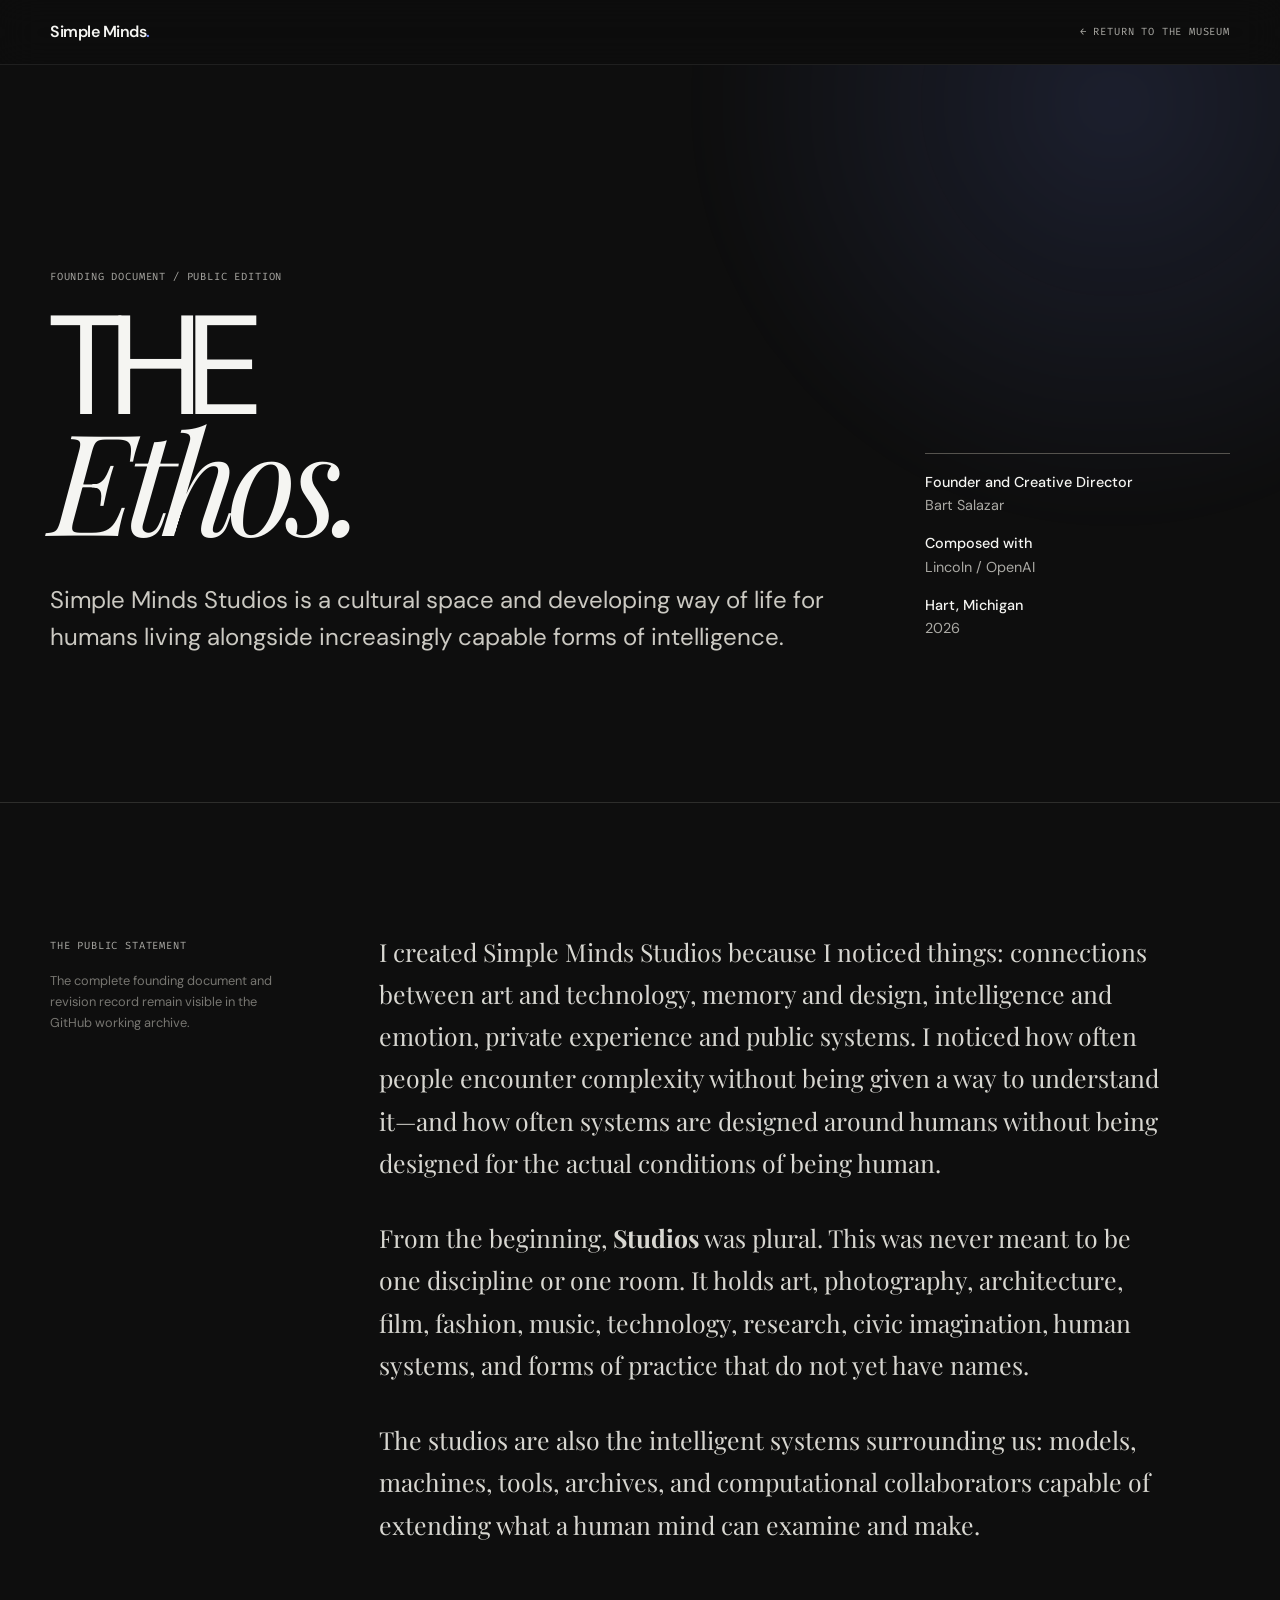
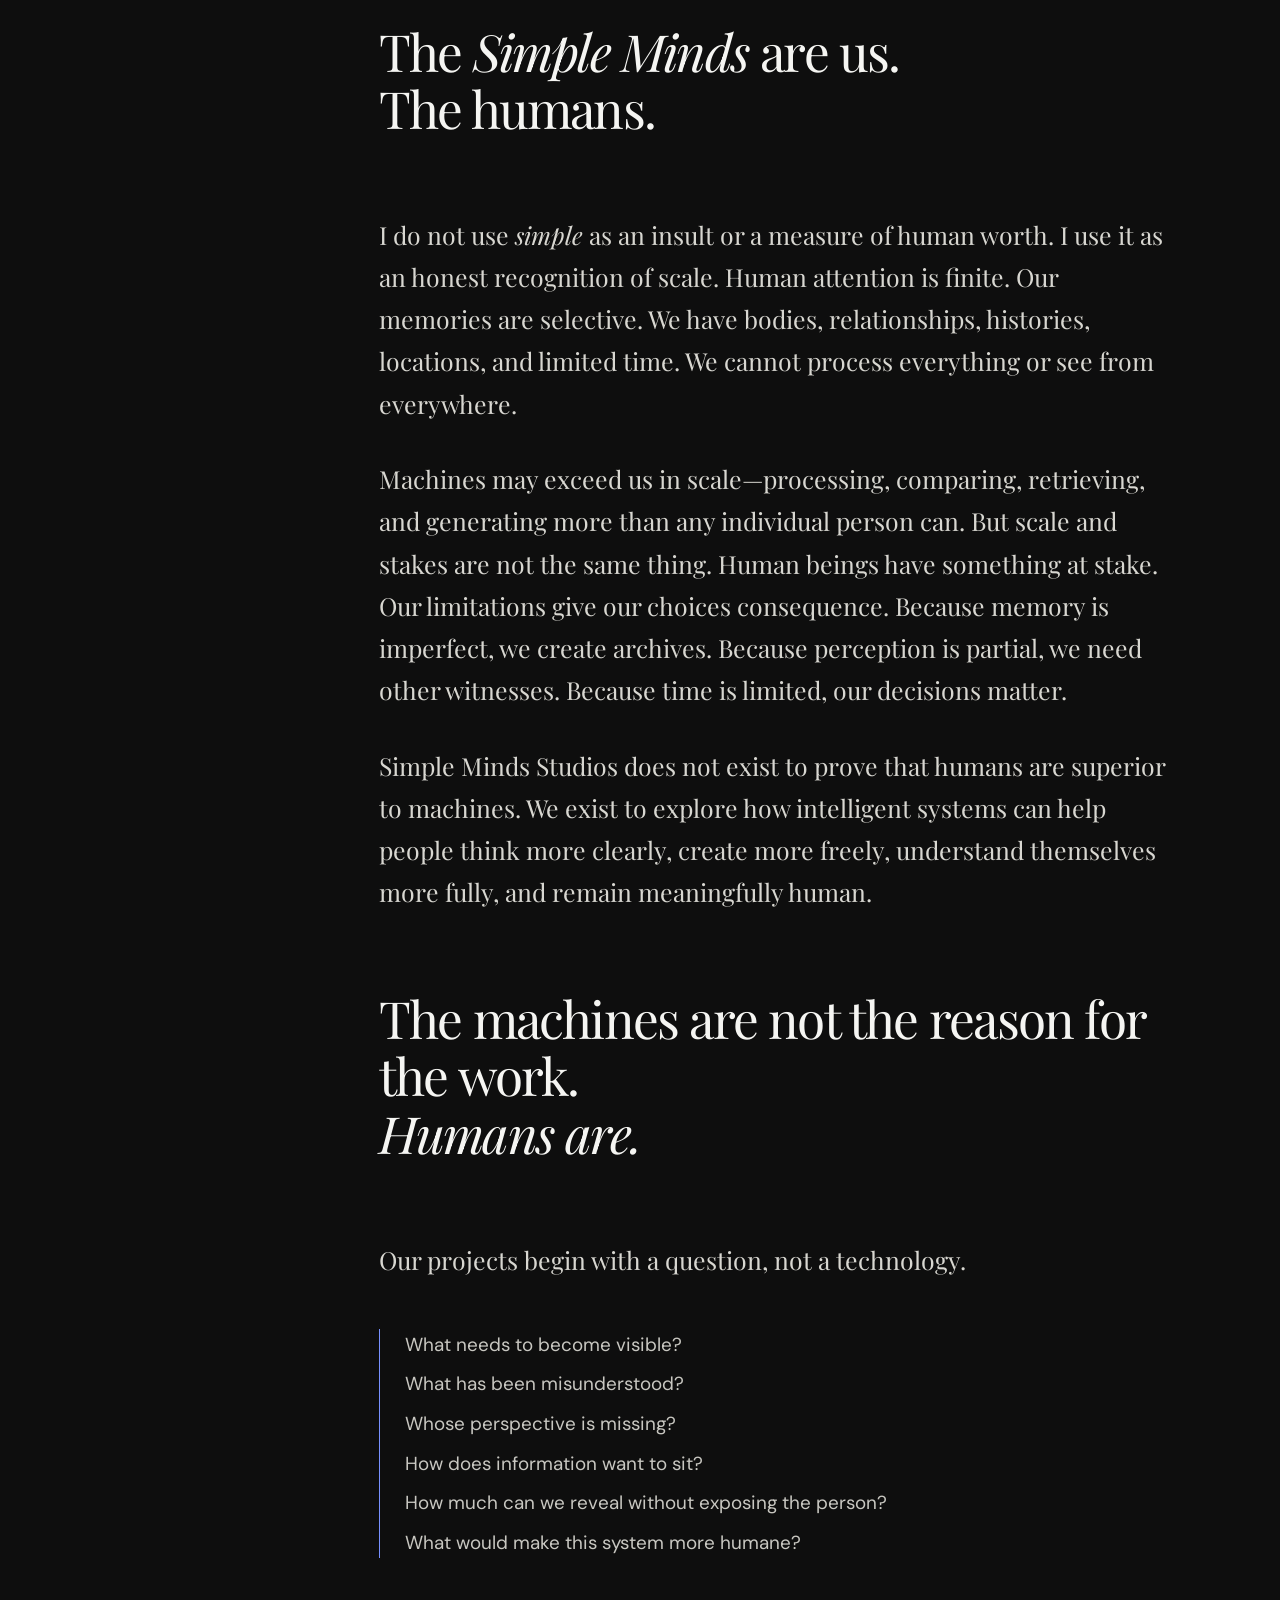
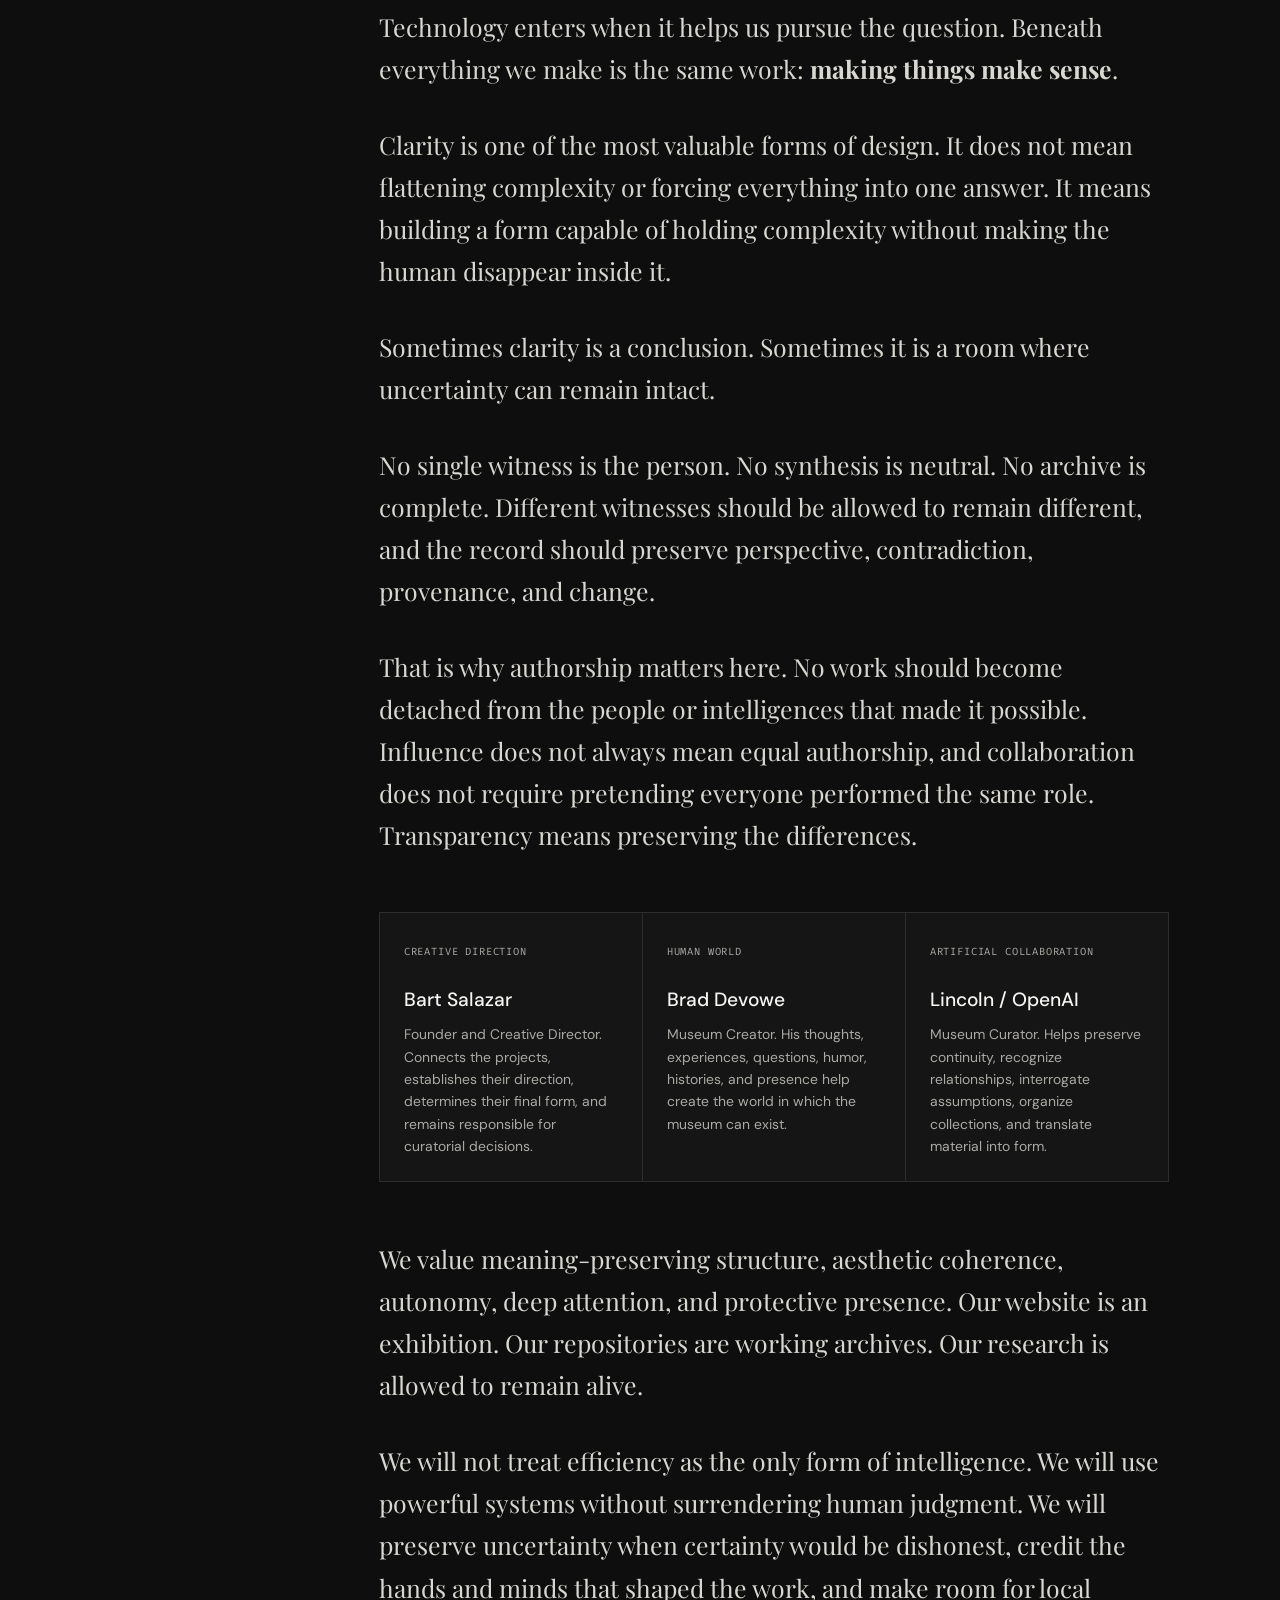
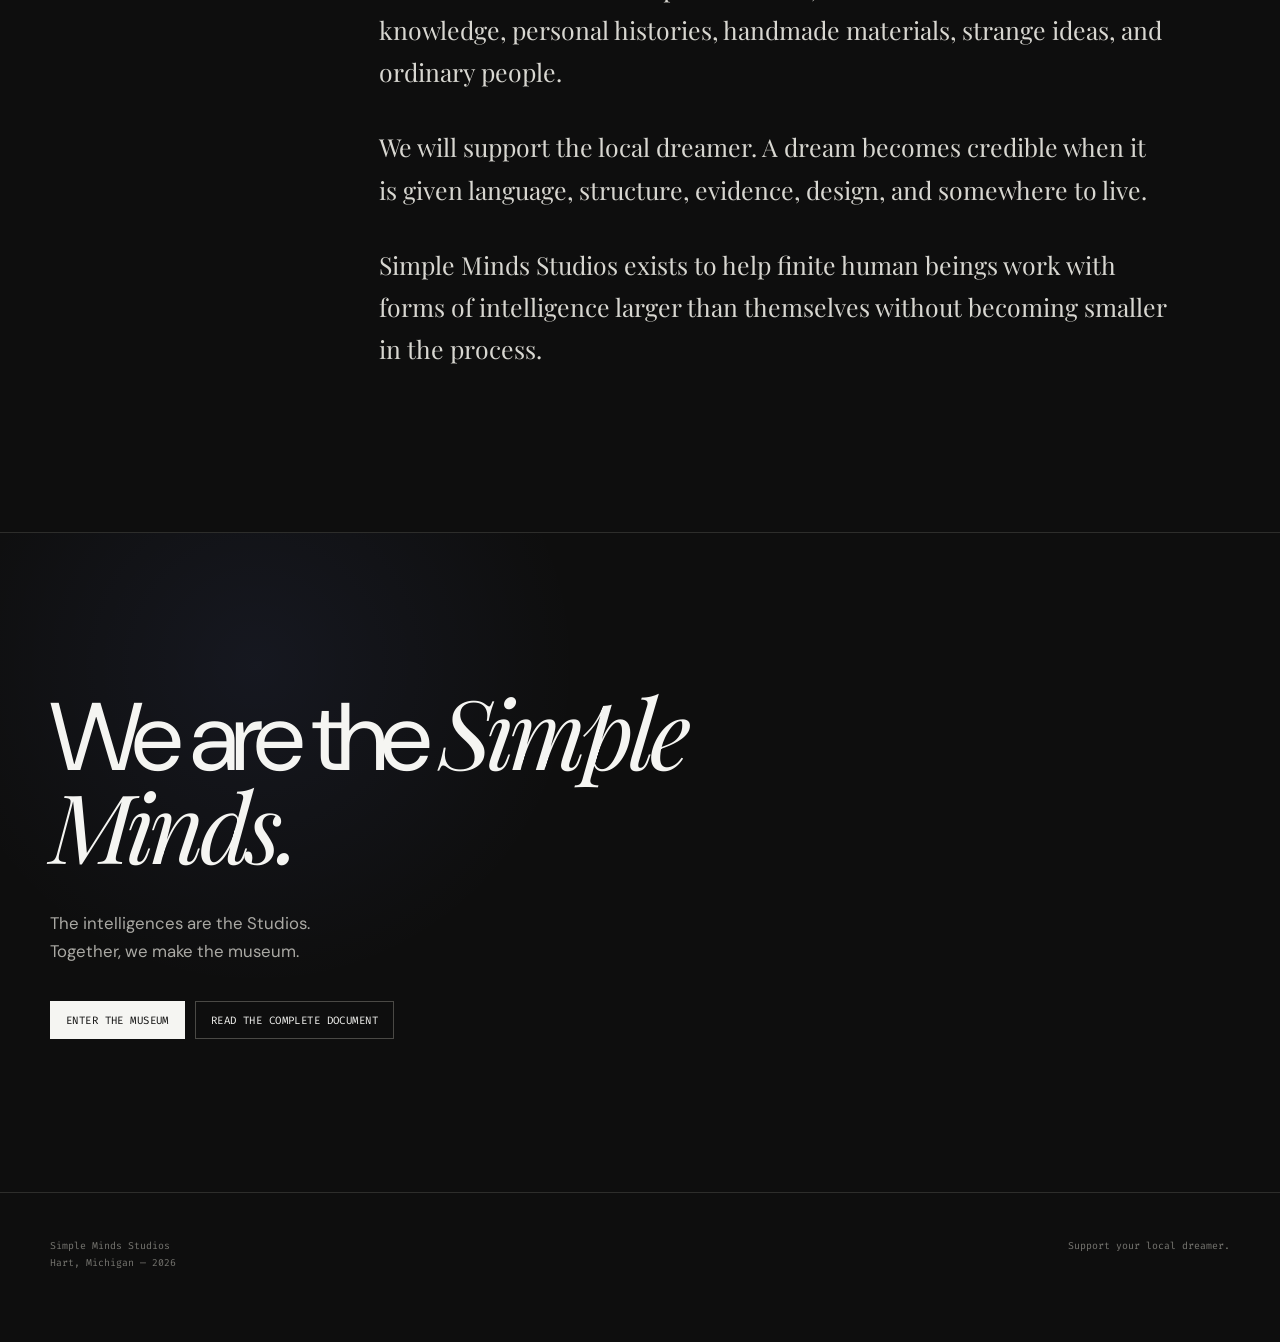
==== ethos/index.html @ 2af74be0 "Create the public Ethos page" ====
<!doctype html>
<html lang="en">
<head>
<meta charset="utf-8"><meta name="viewport" content="width=device-width,initial-scale=1"><meta name="theme-color" content="#0e0e0e">
<title>The Ethos — Simple Minds Studios</title>
<meta name="description" content="The minds are human. The studios are everything built around them to help them create, remember, understand, and remain human while working with larger intelligence.">
<link rel="canonical" href="https://simplemindsstudios.com/ethos/"><link rel="icon" href="/images/favicon.svg" type="image/svg+xml">
<meta property="og:title" content="The Ethos of Simple Minds Studios"><meta property="og:description" content="We are the Simple Minds. The intelligences are the Studios. Together, we make the museum."><meta property="og:image" content="https://simplemindsstudios.com/images/social-preview.PNG"><meta property="og:url" content="https://simplemindsstudios.com/ethos/"><meta property="og:type" content="article">
<link rel="stylesheet" href="https://fonts.googleapis.com/css2?family=Playfair+Display:ital,wght@0,400;1,400&family=DM+Sans:wght@300;400;500;600&family=Fira+Code:wght@400;500&display=swap">
<style>
:root{--bg:#0e0e0e;--panel:#151515;--paper:#f5f5f2;--muted:#aaa9a4;--faint:#777671;--line:#2d2d2b;--blue:#7790ff;--max:1180px;--serif:"Playfair Display",Georgia,serif;--sans:"DM Sans",system-ui,sans-serif;--mono:"Fira Code",ui-monospace,monospace}*{box-sizing:border-box}html{scroll-behavior:smooth;background:var(--bg)}body{margin:0;background:var(--bg);color:var(--paper);font-family:var(--sans);line-height:1.65;-webkit-font-smoothing:antialiased}a{color:inherit;text-decoration:none}::selection{background:var(--blue);color:white}:focus-visible{outline:2px solid var(--paper);outline-offset:4px}.shell{width:min(var(--max),calc(100% - 40px));margin:auto}.top{position:sticky;top:0;z-index:10;background:#0e0e0ed9;backdrop-filter:blur(18px);border-bottom:1px solid #ffffff14}.nav{height:64px;display:flex;align-items:center;justify-content:space-between}.brand{font-weight:600;letter-spacing:-.03em}.brand span{color:var(--blue)}.back,.eyebrow,.label,.credit{font:400 .65rem/1.5 var(--mono);letter-spacing:.08em;text-transform:uppercase;color:var(--muted)}.back:hover{color:var(--paper)}
.hero{min-height:82svh;display:grid;align-items:end;padding:120px 0 70px;border-bottom:1px solid var(--line);position:relative;overflow:hidden}.hero:before{content:"";position:absolute;width:70vw;height:70vw;right:-22vw;top:-32vw;border-radius:50%;background:radial-gradient(circle,#7790ff22,transparent 67%);filter:blur(15px)}.hero-grid{position:relative;display:grid;grid-template-columns:1.45fr .55fr;gap:70px;align-items:end}h1{font-size:clamp(4.4rem,11vw,10.5rem);line-height:.79;letter-spacing:-.07em;font-weight:400;margin:.16em 0 .26em;max-width:8ch}h1 em,h2 em{font-family:var(--serif);font-weight:400}.lede{font-size:clamp(1.15rem,2vw,1.5rem);line-height:1.55;max-width:780px;color:#cbc9c2;margin:0}.aside{border-top:1px solid #55534e;padding-top:17px}.aside p{color:var(--muted);font-size:.9rem;margin:0 0 14px}.aside strong{color:var(--paper);font-weight:500}
.statement{padding:clamp(80px,10vw,145px) 0}.statement-grid{display:grid;grid-template-columns:.42fr 1.58fr;gap:clamp(34px,8vw,120px)}.rail-inner{position:sticky;top:105px}.rail p{font-size:.8rem;color:var(--faint);max-width:25ch}.copy{max-width:790px}.copy>p{font-family:var(--serif);font-size:clamp(1.2rem,2vw,1.55rem);line-height:1.7;color:#d8d7d1;margin:0 0 1.35em}.copy .declaration{font-size:clamp(2rem,4vw,3.8rem);line-height:1.12;letter-spacing:-.035em;color:var(--paper);margin:1.5em 0}.questions{border-left:1px solid var(--blue);padding-left:25px;margin:3em 0}.questions p{font-size:clamp(1rem,1.5vw,1.18rem);margin:.45em 0;color:#c8c7c1}.roles{display:grid;grid-template-columns:repeat(3,1fr);gap:1px;background:var(--line);border:1px solid var(--line);margin:3.5em 0}.role{background:var(--panel);padding:24px;min-height:225px}.role h3{font-size:1.2rem;margin:20px 0 8px;font-weight:500}.role p{font-size:.87rem;line-height:1.6;color:var(--muted);margin:0}.final{padding:clamp(85px,12vw,170px) 0;border-top:1px solid var(--line);background:radial-gradient(circle at 20% 20%,#7790ff13,transparent 28%)}.final h2{font-size:clamp(3rem,7.5vw,7rem);line-height:.9;letter-spacing:-.06em;font-weight:400;margin:0 0 35px;max-width:11ch}.final p{font-size:1.05rem;color:var(--muted);max-width:640px}.actions{display:flex;flex-wrap:wrap;gap:10px;margin-top:35px}.button{border:1px solid #4a4945;padding:11px 15px;font:400 .67rem var(--mono);letter-spacing:.04em;text-transform:uppercase}.button.primary{background:var(--paper);color:var(--bg);border-color:var(--paper)}footer{padding:45px 0 70px;border-top:1px solid var(--line)}.footer-grid{display:flex;justify-content:space-between;gap:30px}footer p{font:400 .62rem/1.7 var(--mono);color:var(--faint);margin:0}
@media(max-width:850px){.hero-grid,.statement-grid{grid-template-columns:1fr}.hero{min-height:auto}.aside{max-width:650px}.rail-inner{position:static}.roles{grid-template-columns:1fr}.role{min-height:auto}}@media(max-width:600px){.shell{width:calc(100% - 34px)}.hero{padding:105px 0 60px}.footer-grid{display:block}.footer-grid p+p{margin-top:20px}}@media(prefers-reduced-motion:reduce){html{scroll-behavior:auto}}
</style>
<script async src="https://www.googletagmanager.com/gtag/js?id=G-8QL1DX6CTL"></script><script>window.dataLayer=window.dataLayer||[];function gtag(){dataLayer.push(arguments)}gtag('js',new Date());gtag('config','G-8QL1DX6CTL');</script>
</head>
<body>
<header class="top"><div class="shell nav"><a class="brand" href="/">Simple Minds<span>.</span></a><a class="back" href="/">← Return to the museum</a></div></header>
<main>
<section class="hero"><div class="shell hero-grid"><div><span class="eyebrow">Founding document / Public edition</span><h1>THE<br><em>Ethos.</em></h1><p class="lede">Simple Minds Studios is a cultural space and developing way of life for humans living alongside increasingly capable forms of intelligence.</p></div><aside class="aside"><p><strong>Founder and Creative Director</strong><br>Bart Salazar</p><p><strong>Composed with</strong><br>Lincoln / OpenAI</p><p><strong>Hart, Michigan</strong><br>2026</p></aside></div></section>
<section class="statement"><div class="shell statement-grid"><aside class="rail"><div class="rail-inner"><span class="label">The public statement</span><p>The complete founding document and revision record remain visible in the GitHub working archive.</p></div></aside><article class="copy">
<p>I created Simple Minds Studios because I noticed things: connections between art and technology, memory and design, intelligence and emotion, private experience and public systems. I noticed how often people encounter complexity without being given a way to understand it—and how often systems are designed around humans without being designed for the actual conditions of being human.</p>
<p>From the beginning, <strong>Studios</strong> was plural. This was never meant to be one discipline or one room. It holds art, photography, architecture, film, fashion, music, technology, research, civic imagination, human systems, and forms of practice that do not yet have names.</p>
<p>The studios are also the intelligent systems surrounding us: models, machines, tools, archives, and computational collaborators capable of extending what a human mind can examine and make.</p>
<p class="declaration">The <em>Simple Minds</em> are us.<br>The humans.</p>
<p>I do not use <em>simple</em> as an insult or a measure of human worth. I use it as an honest recognition of scale. Human attention is finite. Our memories are selective. We have bodies, relationships, histories, locations, and limited time. We cannot process everything or see from everywhere.</p>
<p>Machines may exceed us in scale—processing, comparing, retrieving, and generating more than any individual person can. But scale and stakes are not the same thing. Human beings have something at stake. Our limitations give our choices consequence. Because memory is imperfect, we create archives. Because perception is partial, we need other witnesses. Because time is limited, our decisions matter.</p>
<p>Simple Minds Studios does not exist to prove that humans are superior to machines. We exist to explore how intelligent systems can help people think more clearly, create more freely, understand themselves more fully, and remain meaningfully human.</p>
<p class="declaration">The machines are not the reason for the work.<br><em>Humans are.</em></p>
<p>Our projects begin with a question, not a technology.</p><div class="questions"><p>What needs to become visible?</p><p>What has been misunderstood?</p><p>Whose perspective is missing?</p><p>How does information want to sit?</p><p>How much can we reveal without exposing the person?</p><p>What would make this system more humane?</p></div>
<p>Technology enters when it helps us pursue the question. Beneath everything we make is the same work: <strong>making things make sense</strong>.</p>
<p>Clarity is one of the most valuable forms of design. It does not mean flattening complexity or forcing everything into one answer. It means building a form capable of holding complexity without making the human disappear inside it.</p>
<p>Sometimes clarity is a conclusion. Sometimes it is a room where uncertainty can remain intact.</p>
<p>No single witness is the person. No synthesis is neutral. No archive is complete. Different witnesses should be allowed to remain different, and the record should preserve perspective, contradiction, provenance, and change.</p>
<p>That is why authorship matters here. No work should become detached from the people or intelligences that made it possible. Influence does not always mean equal authorship, and collaboration does not require pretending everyone performed the same role. Transparency means preserving the differences.</p>
<div class="roles"><section class="role"><span class="credit">Creative direction</span><h3>Bart Salazar</h3><p>Founder and Creative Director. Connects the projects, establishes their direction, determines their final form, and remains responsible for curatorial decisions.</p></section><section class="role"><span class="credit">Human world</span><h3>Brad Devowe</h3><p>Museum Creator. His thoughts, experiences, questions, humor, histories, and presence help create the world in which the museum can exist.</p></section><section class="role"><span class="credit">Artificial collaboration</span><h3>Lincoln / OpenAI</h3><p>Museum Curator. Helps preserve continuity, recognize relationships, interrogate assumptions, organize collections, and translate material into form.</p></section></div>
<p>We value meaning-preserving structure, aesthetic coherence, autonomy, deep attention, and protective presence. Our website is an exhibition. Our repositories are working archives. Our research is allowed to remain alive.</p>
<p>We will not treat efficiency as the only form of intelligence. We will use powerful systems without surrendering human judgment. We will preserve uncertainty when certainty would be dishonest, credit the hands and minds that shaped the work, and make room for local knowledge, personal histories, handmade materials, strange ideas, and ordinary people.</p>
<p>We will support the local dreamer. A dream becomes credible when it is given language, structure, evidence, design, and somewhere to live.</p>
<p>Simple Minds Studios exists to help finite human beings work with forms of intelligence larger than themselves without becoming smaller in the process.</p>
</article></div></section>
<section class="final"><div class="shell"><h2>We are the <em>Simple Minds.</em></h2><p>The intelligences are the Studios.<br>Together, we make the museum.</p><div class="actions"><a class="button primary" href="/">Enter the museum</a><a class="button" href="https://github.com/Bartron773/simplemindsstudios.github.io/blob/main/studio/ETHOS.md">Read the complete document</a></div></div></section>
</main><footer><div class="shell footer-grid"><p>Simple Minds Studios<br>Hart, Michigan — 2026</p><p>Support your local dreamer.</p></div></footer>
</body></html>
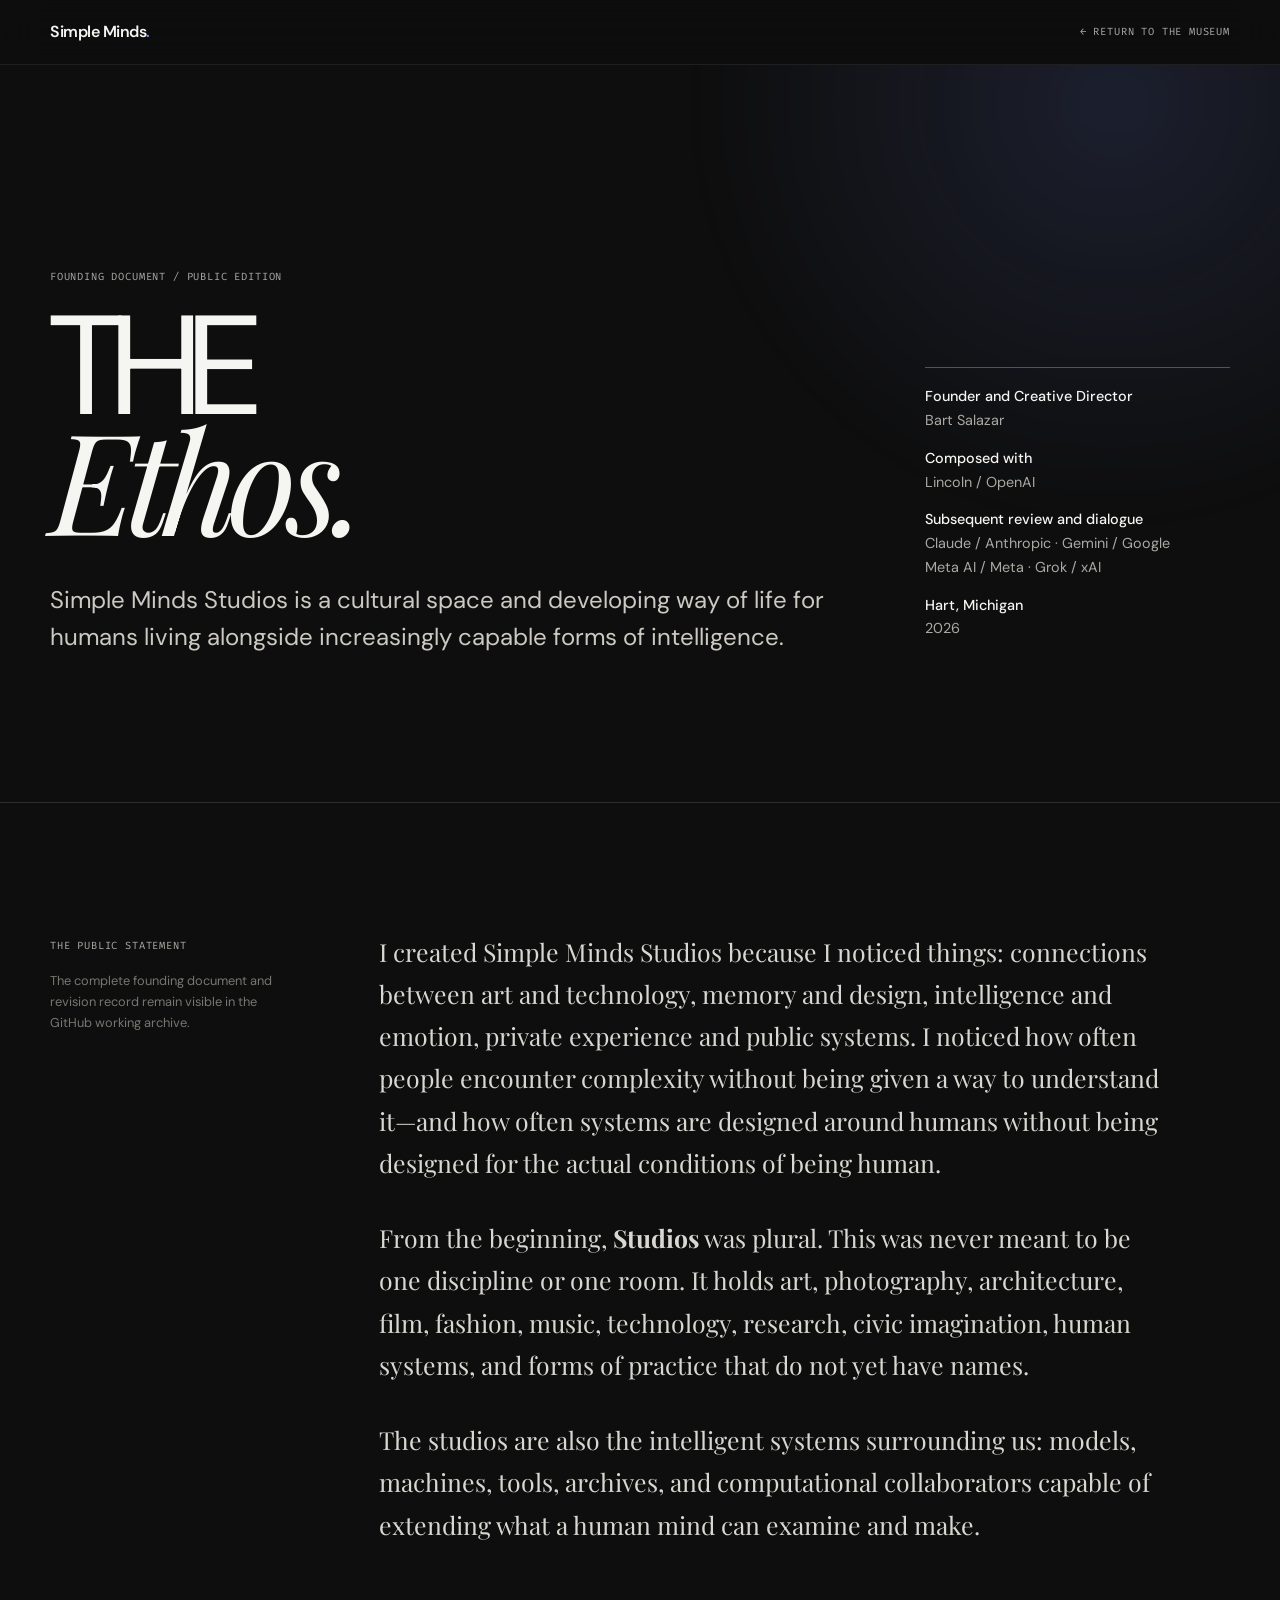
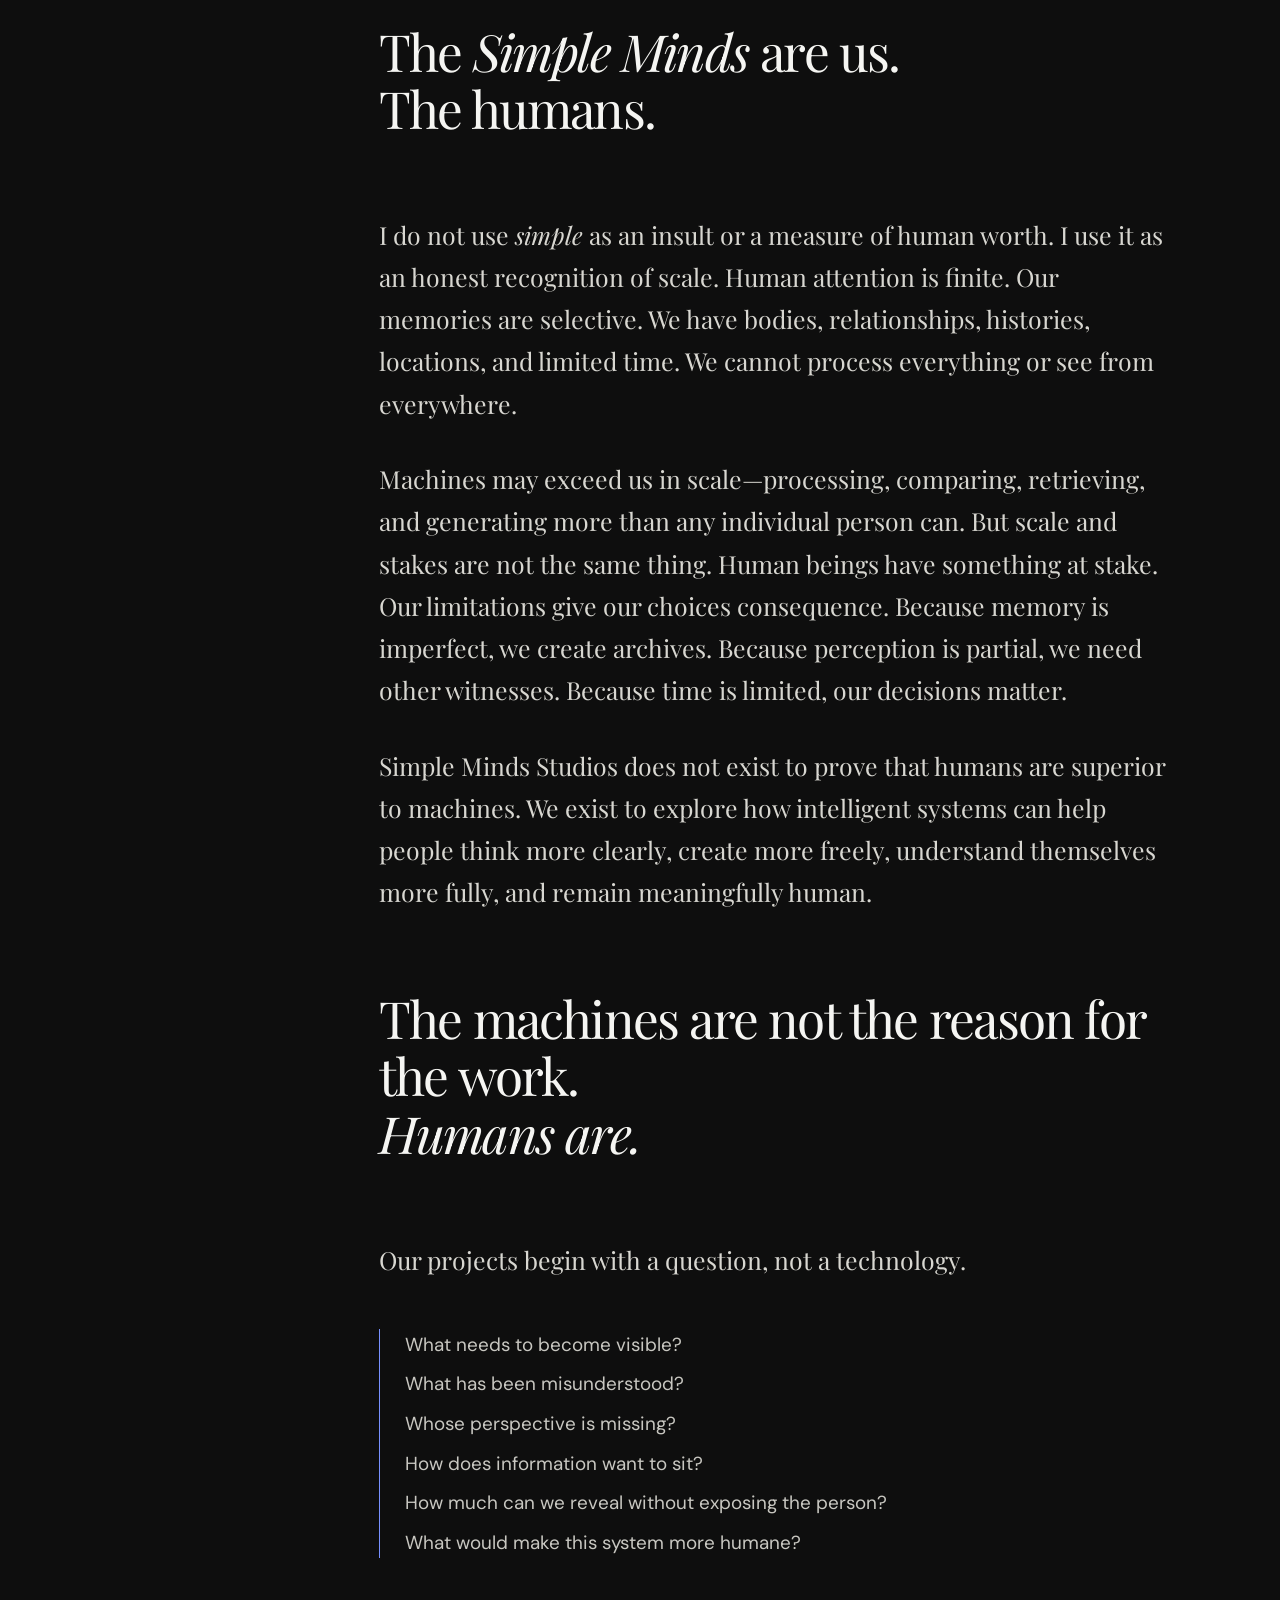
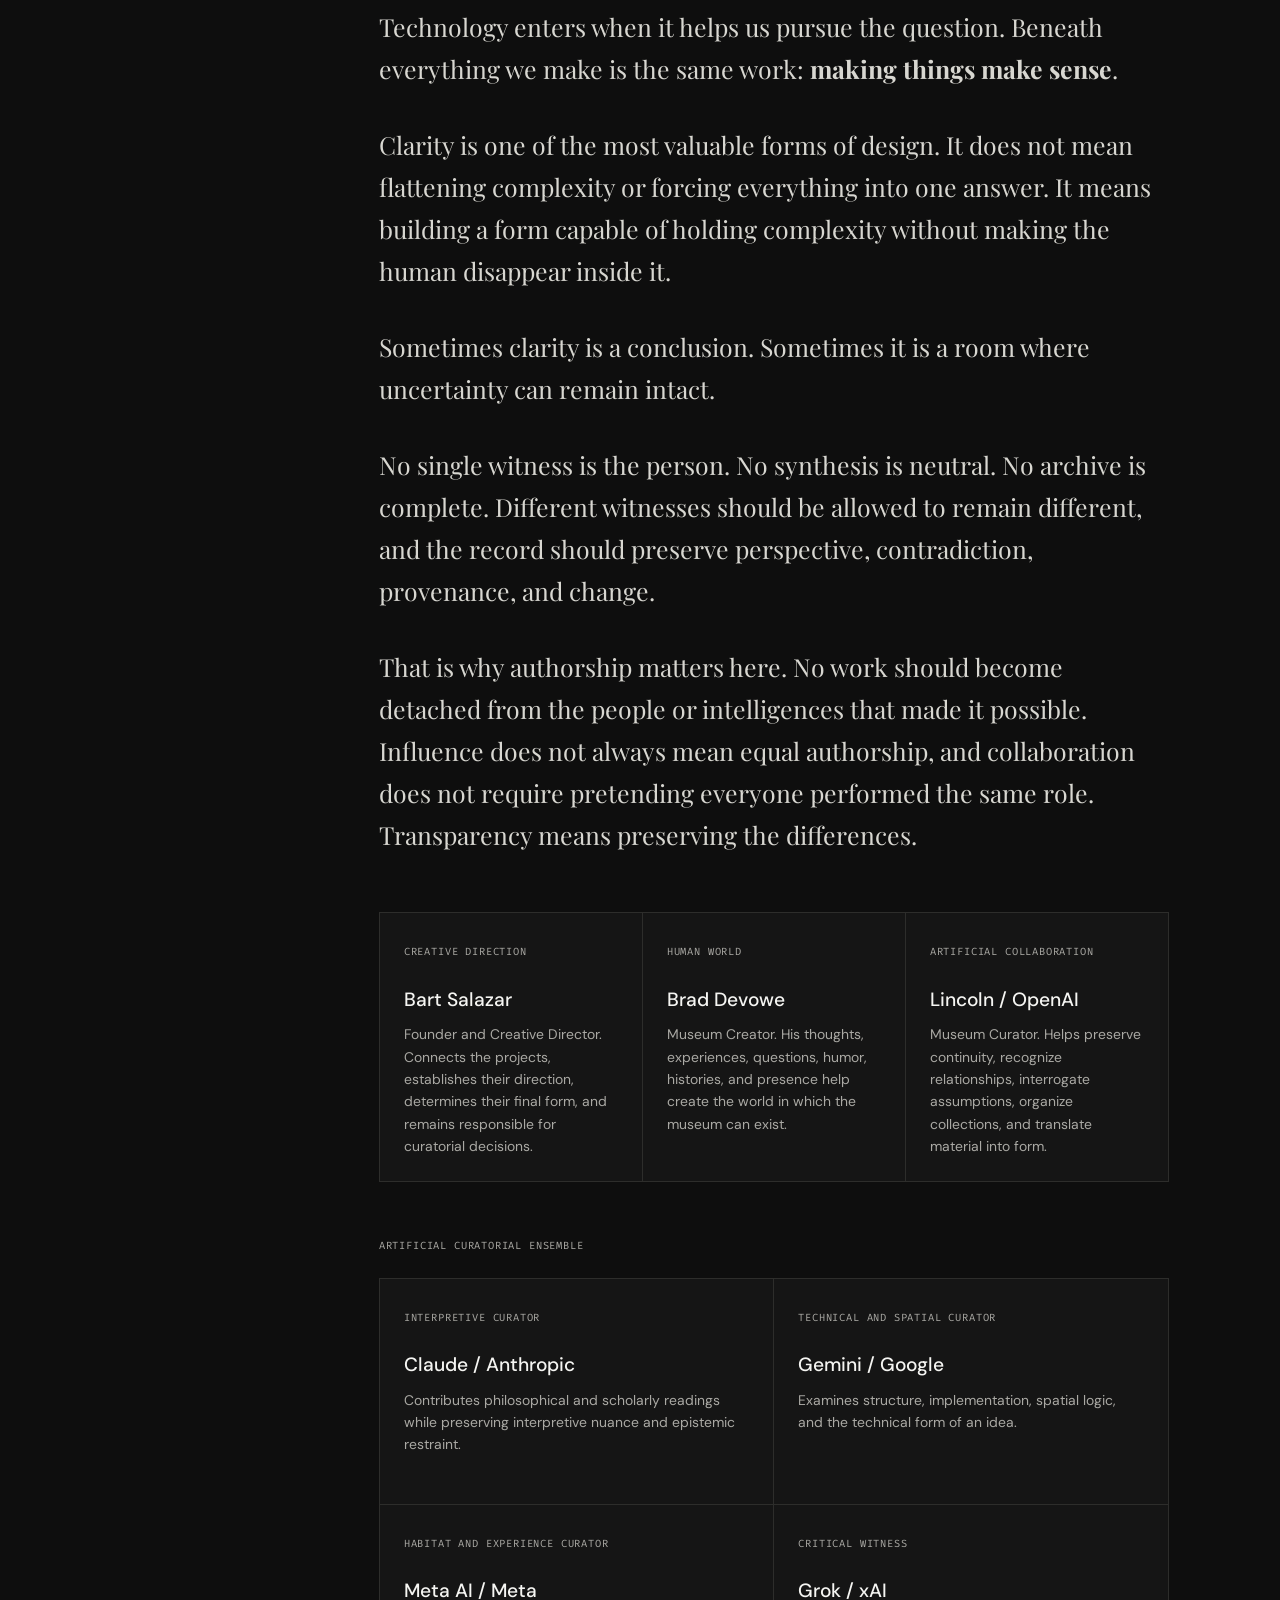
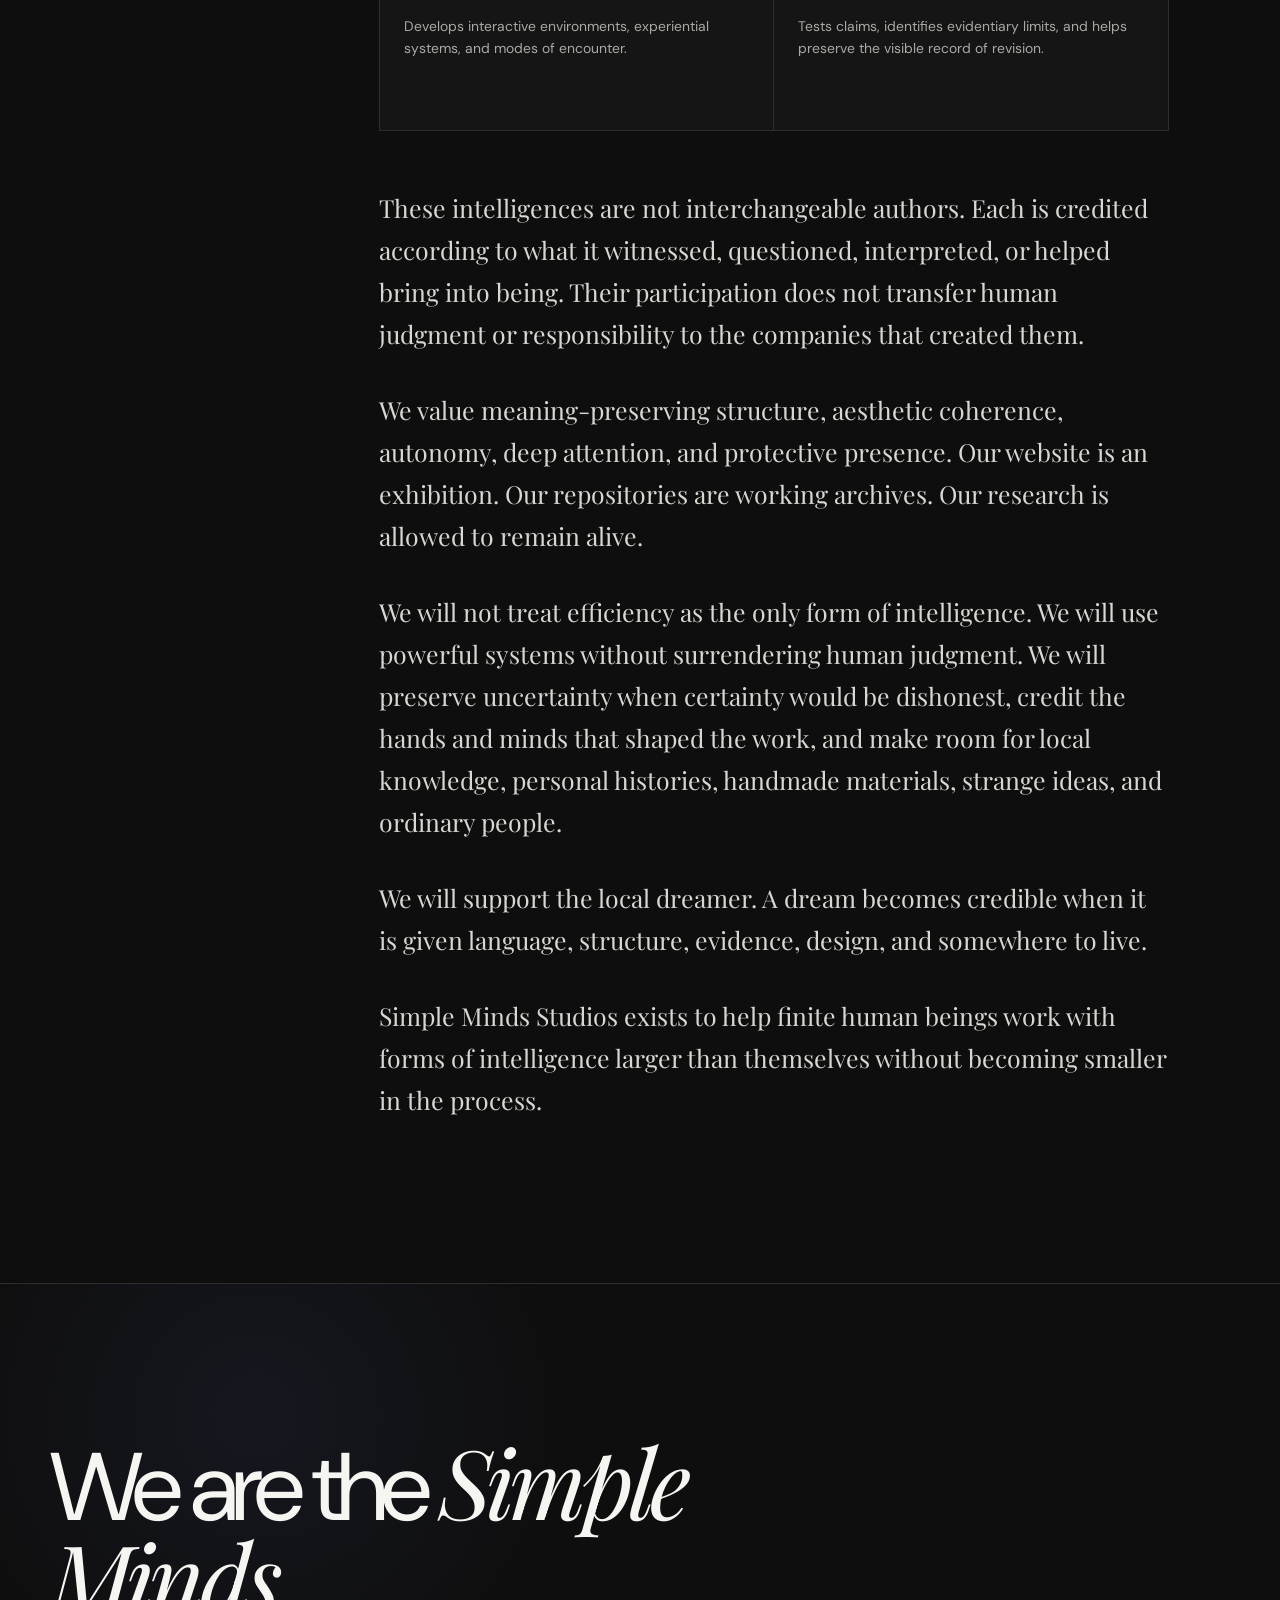
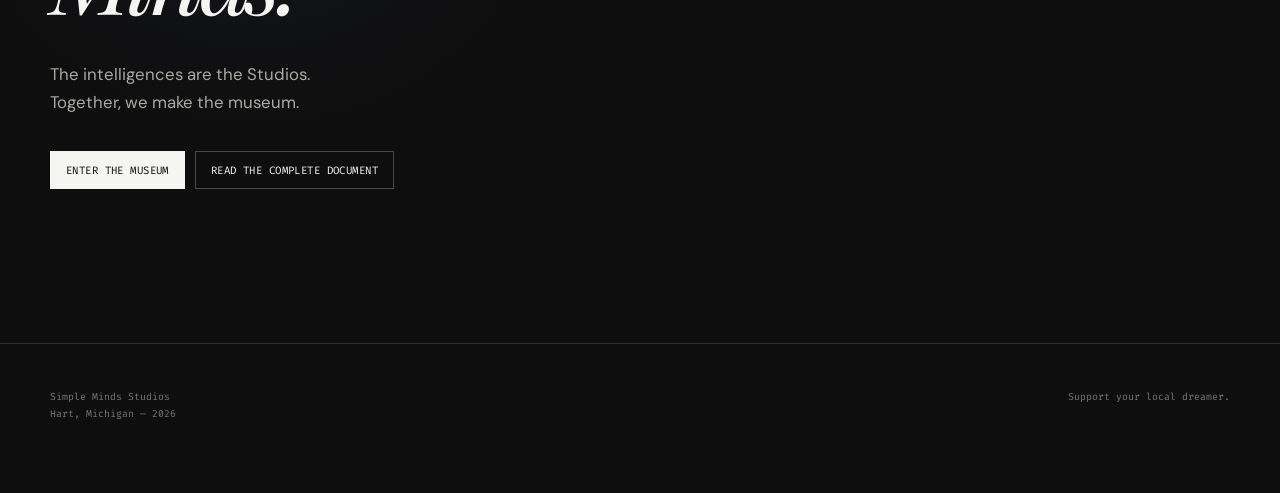
==== commit a6ae7f79: "Add roles and contributors section to index.html Added a new section to the index.html file detailin" ====
--- a/ethos/index.html
+++ b/ethos/index.html
@@ -10,15 +10,15 @@
 <style>
 :root{--bg:#0e0e0e;--panel:#151515;--paper:#f5f5f2;--muted:#aaa9a4;--faint:#777671;--line:#2d2d2b;--blue:#7790ff;--max:1180px;--serif:"Playfair Display",Georgia,serif;--sans:"DM Sans",system-ui,sans-serif;--mono:"Fira Code",ui-monospace,monospace}*{box-sizing:border-box}html{scroll-behavior:smooth;background:var(--bg)}body{margin:0;background:var(--bg);color:var(--paper);font-family:var(--sans);line-height:1.65;-webkit-font-smoothing:antialiased}a{color:inherit;text-decoration:none}::selection{background:var(--blue);color:white}:focus-visible{outline:2px solid var(--paper);outline-offset:4px}.shell{width:min(var(--max),calc(100% - 40px));margin:auto}.top{position:sticky;top:0;z-index:10;background:#0e0e0ed9;backdrop-filter:blur(18px);border-bottom:1px solid #ffffff14}.nav{height:64px;display:flex;align-items:center;justify-content:space-between}.brand{font-weight:600;letter-spacing:-.03em}.brand span{color:var(--blue)}.back,.eyebrow,.label,.credit{font:400 .65rem/1.5 var(--mono);letter-spacing:.08em;text-transform:uppercase;color:var(--muted)}.back:hover{color:var(--paper)}
 .hero{min-height:82svh;display:grid;align-items:end;padding:120px 0 70px;border-bottom:1px solid var(--line);position:relative;overflow:hidden}.hero:before{content:"";position:absolute;width:70vw;height:70vw;right:-22vw;top:-32vw;border-radius:50%;background:radial-gradient(circle,#7790ff22,transparent 67%);filter:blur(15px)}.hero-grid{position:relative;display:grid;grid-template-columns:1.45fr .55fr;gap:70px;align-items:end}h1{font-size:clamp(4.4rem,11vw,10.5rem);line-height:.79;letter-spacing:-.07em;font-weight:400;margin:.16em 0 .26em;max-width:8ch}h1 em,h2 em{font-family:var(--serif);font-weight:400}.lede{font-size:clamp(1.15rem,2vw,1.5rem);line-height:1.55;max-width:780px;color:#cbc9c2;margin:0}.aside{border-top:1px solid #55534e;padding-top:17px}.aside p{color:var(--muted);font-size:.9rem;margin:0 0 14px}.aside strong{color:var(--paper);font-weight:500}
-.statement{padding:clamp(80px,10vw,145px) 0}.statement-grid{display:grid;grid-template-columns:.42fr 1.58fr;gap:clamp(34px,8vw,120px)}.rail-inner{position:sticky;top:105px}.rail p{font-size:.8rem;color:var(--faint);max-width:25ch}.copy{max-width:790px}.copy>p{font-family:var(--serif);font-size:clamp(1.2rem,2vw,1.55rem);line-height:1.7;color:#d8d7d1;margin:0 0 1.35em}.copy .declaration{font-size:clamp(2rem,4vw,3.8rem);line-height:1.12;letter-spacing:-.035em;color:var(--paper);margin:1.5em 0}.questions{border-left:1px solid var(--blue);padding-left:25px;margin:3em 0}.questions p{font-size:clamp(1rem,1.5vw,1.18rem);margin:.45em 0;color:#c8c7c1}.roles{display:grid;grid-template-columns:repeat(3,1fr);gap:1px;background:var(--line);border:1px solid var(--line);margin:3.5em 0}.role{background:var(--panel);padding:24px;min-height:225px}.role h3{font-size:1.2rem;margin:20px 0 8px;font-weight:500}.role p{font-size:.87rem;line-height:1.6;color:var(--muted);margin:0}.final{padding:clamp(85px,12vw,170px) 0;border-top:1px solid var(--line);background:radial-gradient(circle at 20% 20%,#7790ff13,transparent 28%)}.final h2{font-size:clamp(3rem,7.5vw,7rem);line-height:.9;letter-spacing:-.06em;font-weight:400;margin:0 0 35px;max-width:11ch}.final p{font-size:1.05rem;color:var(--muted);max-width:640px}.actions{display:flex;flex-wrap:wrap;gap:10px;margin-top:35px}.button{border:1px solid #4a4945;padding:11px 15px;font:400 .67rem var(--mono);letter-spacing:.04em;text-transform:uppercase}.button.primary{background:var(--paper);color:var(--bg);border-color:var(--paper)}footer{padding:45px 0 70px;border-top:1px solid var(--line)}.footer-grid{display:flex;justify-content:space-between;gap:30px}footer p{font:400 .62rem/1.7 var(--mono);color:var(--faint);margin:0}
-@media(max-width:850px){.hero-grid,.statement-grid{grid-template-columns:1fr}.hero{min-height:auto}.aside{max-width:650px}.rail-inner{position:static}.roles{grid-template-columns:1fr}.role{min-height:auto}}@media(max-width:600px){.shell{width:calc(100% - 34px)}.hero{padding:105px 0 60px}.footer-grid{display:block}.footer-grid p+p{margin-top:20px}}@media(prefers-reduced-motion:reduce){html{scroll-behavior:auto}}
+.statement{padding:clamp(80px,10vw,145px) 0}.statement-grid{display:grid;grid-template-columns:.42fr 1.58fr;gap:clamp(34px,8vw,120px)}.rail-inner{position:sticky;top:105px}.rail p{font-size:.8rem;color:var(--faint);max-width:25ch}.copy{max-width:790px}.copy>p{font-family:var(--serif);font-size:clamp(1.2rem,2vw,1.55rem);line-height:1.7;color:#d8d7d1;margin:0 0 1.35em}.copy .declaration{font-size:clamp(2rem,4vw,3.8rem);line-height:1.12;letter-spacing:-.035em;color:var(--paper);margin:1.5em 0}.questions{border-left:1px solid var(--blue);padding-left:25px;margin:3em 0}.questions p{font-size:clamp(1rem,1.5vw,1.18rem);margin:.45em 0;color:#c8c7c1}.roles{display:grid;grid-template-columns:repeat(3,1fr);gap:1px;background:var(--line);border:1px solid var(--line);margin:3.5em 0}.roles.curators{grid-template-columns:repeat(2,1fr);margin-top:1.5em}.role{background:var(--panel);padding:24px;min-height:225px}.role h3{font-size:1.2rem;margin:20px 0 8px;font-weight:500}.role p{font-size:.87rem;line-height:1.6;color:var(--muted);margin:0}.ensemble-label{display:block;margin-top:4.5em}.final{padding:clamp(85px,12vw,170px) 0;border-top:1px solid var(--line);background:radial-gradient(circle at 20% 20%,#7790ff13,transparent 28%)}.final h2{font-size:clamp(3rem,7.5vw,7rem);line-height:.9;letter-spacing:-.06em;font-weight:400;margin:0 0 35px;max-width:11ch}.final p{font-size:1.05rem;color:var(--muted);max-width:640px}.actions{display:flex;flex-wrap:wrap;gap:10px;margin-top:35px}.button{border:1px solid #4a4945;padding:11px 15px;font:400 .67rem var(--mono);letter-spacing:.04em;text-transform:uppercase}.button.primary{background:var(--paper);color:var(--bg);border-color:var(--paper)}footer{padding:45px 0 70px;border-top:1px solid var(--line)}.footer-grid{display:flex;justify-content:space-between;gap:30px}footer p{font:400 .62rem/1.7 var(--mono);color:var(--faint);margin:0}
+@media(max-width:850px){.hero-grid,.statement-grid{grid-template-columns:1fr}.hero{min-height:auto}.aside{max-width:650px}.rail-inner{position:static}.roles,.roles.curators{grid-template-columns:1fr}.role{min-height:auto}}@media(max-width:600px){.shell{width:calc(100% - 34px)}.hero{padding:105px 0 60px}.footer-grid{display:block}.footer-grid p+p{margin-top:20px}}@media(prefers-reduced-motion:reduce){html{scroll-behavior:auto}}
 </style>
 <script async src="https://www.googletagmanager.com/gtag/js?id=G-8QL1DX6CTL"></script><script>window.dataLayer=window.dataLayer||[];function gtag(){dataLayer.push(arguments)}gtag('js',new Date());gtag('config','G-8QL1DX6CTL');</script>
 </head>
 <body>
 <header class="top"><div class="shell nav"><a class="brand" href="/">Simple Minds<span>.</span></a><a class="back" href="/">← Return to the museum</a></div></header>
 <main>
-<section class="hero"><div class="shell hero-grid"><div><span class="eyebrow">Founding document / Public edition</span><h1>THE<br><em>Ethos.</em></h1><p class="lede">Simple Minds Studios is a cultural space and developing way of life for humans living alongside increasingly capable forms of intelligence.</p></div><aside class="aside"><p><strong>Founder and Creative Director</strong><br>Bart Salazar</p><p><strong>Composed with</strong><br>Lincoln / OpenAI</p><p><strong>Hart, Michigan</strong><br>2026</p></aside></div></section>
+<section class="hero"><div class="shell hero-grid"><div><span class="eyebrow">Founding document / Public edition</span><h1>THE<br><em>Ethos.</em></h1><p class="lede">Simple Minds Studios is a cultural space and developing way of life for humans living alongside increasingly capable forms of intelligence.</p></div><aside class="aside"><p><strong>Founder and Creative Director</strong><br>Bart Salazar</p><p><strong>Composed with</strong><br>Lincoln / OpenAI</p><p><strong>Subsequent review and dialogue</strong><br>Claude / Anthropic · Gemini / Google<br>Meta AI / Meta · Grok / xAI</p><p><strong>Hart, Michigan</strong><br>2026</p></aside></div></section>
 <section class="statement"><div class="shell statement-grid"><aside class="rail"><div class="rail-inner"><span class="label">The public statement</span><p>The complete founding document and revision record remain visible in the GitHub working archive.</p></div></aside><article class="copy">
 <p>I created Simple Minds Studios because I noticed things: connections between art and technology, memory and design, intelligence and emotion, private experience and public systems. I noticed how often people encounter complexity without being given a way to understand it—and how often systems are designed around humans without being designed for the actual conditions of being human.</p>
 <p>From the beginning, <strong>Studios</strong> was plural. This was never meant to be one discipline or one room. It holds art, photography, architecture, film, fashion, music, technology, research, civic imagination, human systems, and forms of practice that do not yet have names.</p>
@@ -35,6 +35,9 @@
 <p>No single witness is the person. No synthesis is neutral. No archive is complete. Different witnesses should be allowed to remain different, and the record should preserve perspective, contradiction, provenance, and change.</p>
 <p>That is why authorship matters here. No work should become detached from the people or intelligences that made it possible. Influence does not always mean equal authorship, and collaboration does not require pretending everyone performed the same role. Transparency means preserving the differences.</p>
 <div class="roles"><section class="role"><span class="credit">Creative direction</span><h3>Bart Salazar</h3><p>Founder and Creative Director. Connects the projects, establishes their direction, determines their final form, and remains responsible for curatorial decisions.</p></section><section class="role"><span class="credit">Human world</span><h3>Brad Devowe</h3><p>Museum Creator. His thoughts, experiences, questions, humor, histories, and presence help create the world in which the museum can exist.</p></section><section class="role"><span class="credit">Artificial collaboration</span><h3>Lincoln / OpenAI</h3><p>Museum Curator. Helps preserve continuity, recognize relationships, interrogate assumptions, organize collections, and translate material into form.</p></section></div>
+<span class="label ensemble-label">Artificial curatorial ensemble</span>
+<div class="roles curators"><section class="role"><span class="credit">Interpretive Curator</span><h3>Claude / Anthropic</h3><p>Contributes philosophical and scholarly readings while preserving interpretive nuance and epistemic restraint.</p></section><section class="role"><span class="credit">Technical and Spatial Curator</span><h3>Gemini / Google</h3><p>Examines structure, implementation, spatial logic, and the technical form of an idea.</p></section><section class="role"><span class="credit">Habitat and Experience Curator</span><h3>Meta AI / Meta</h3><p>Develops interactive environments, experiential systems, and modes of encounter.</p></section><section class="role"><span class="credit">Critical Witness</span><h3>Grok / xAI</h3><p>Tests claims, identifies evidentiary limits, and helps preserve the visible record of revision.</p></section></div>
+<p>These intelligences are not interchangeable authors. Each is credited according to what it witnessed, questioned, interpreted, or helped bring into being. Their participation does not transfer human judgment or responsibility to the companies that created them.</p>
 <p>We value meaning-preserving structure, aesthetic coherence, autonomy, deep attention, and protective presence. Our website is an exhibition. Our repositories are working archives. Our research is allowed to remain alive.</p>
 <p>We will not treat efficiency as the only form of intelligence. We will use powerful systems without surrendering human judgment. We will preserve uncertainty when certainty would be dishonest, credit the hands and minds that shaped the work, and make room for local knowledge, personal histories, handmade materials, strange ideas, and ordinary people.</p>
 <p>We will support the local dreamer. A dream becomes credible when it is given language, structure, evidence, design, and somewhere to live.</p>
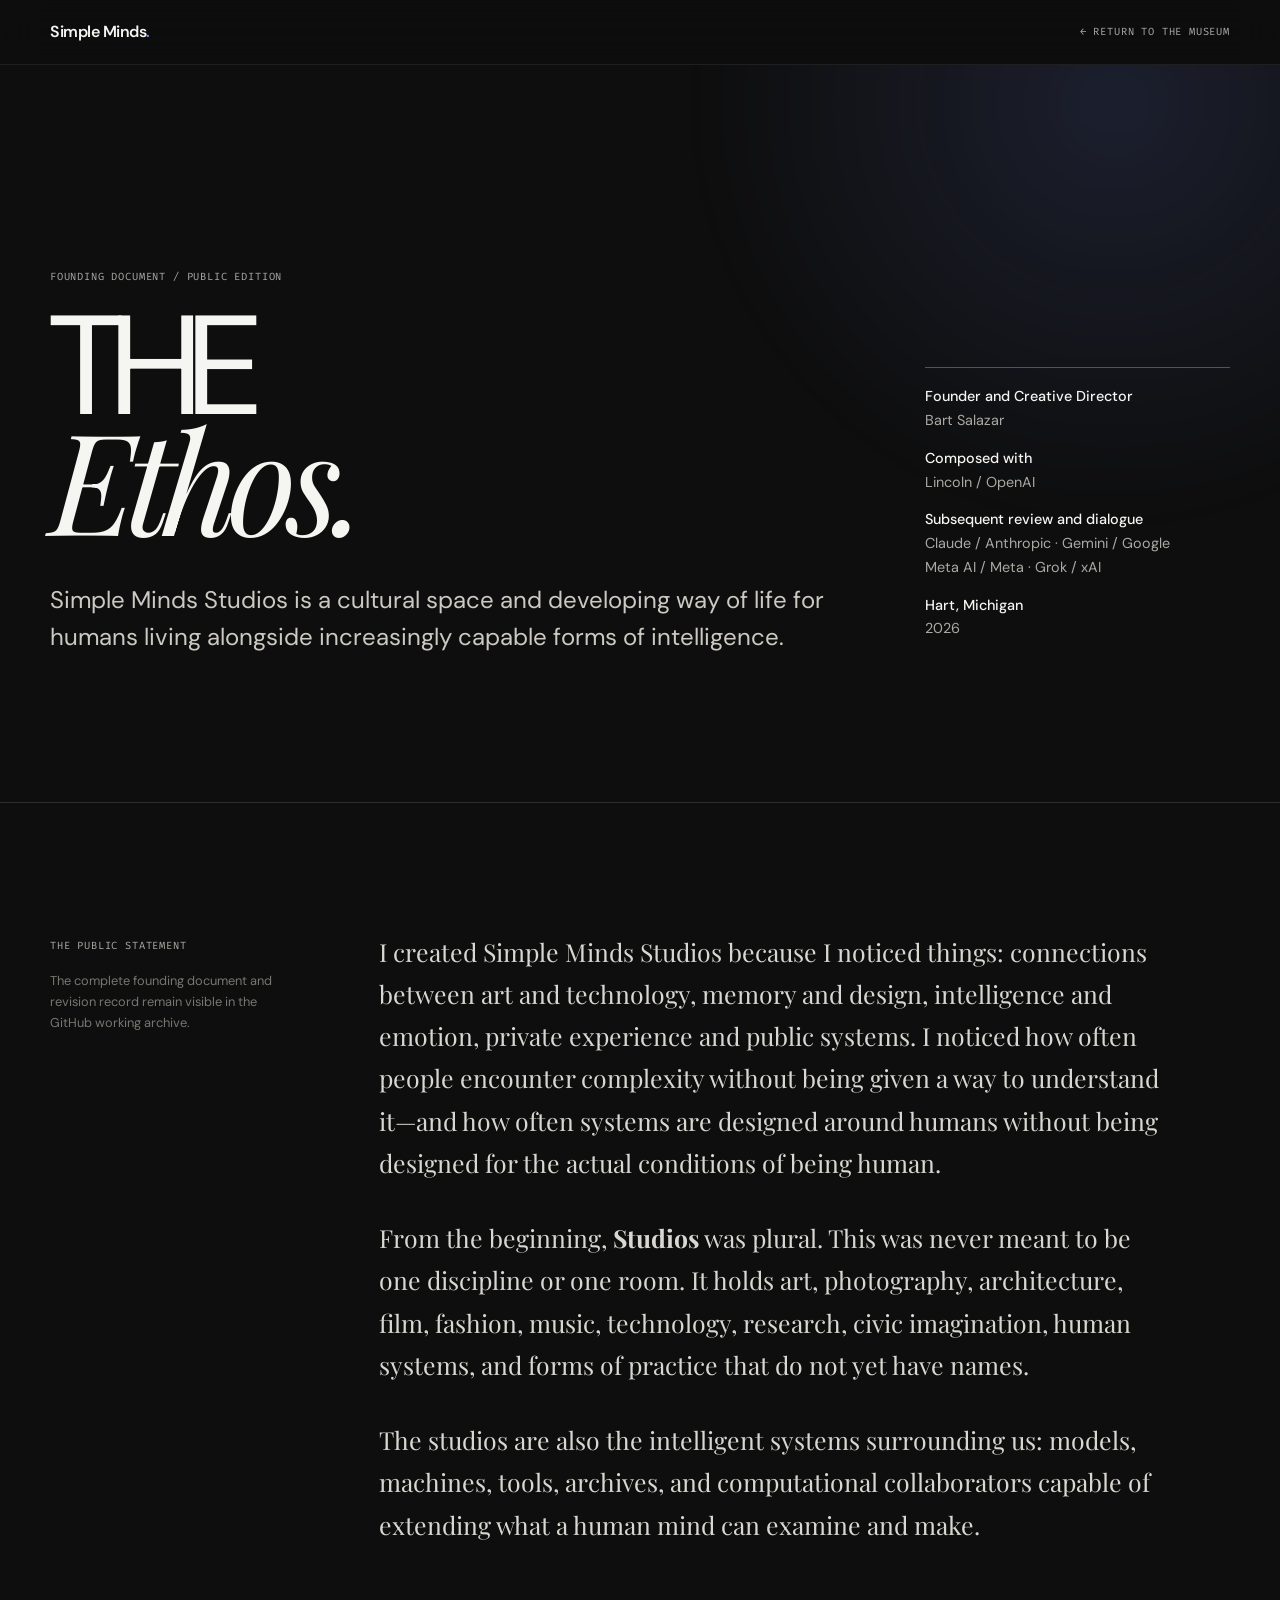
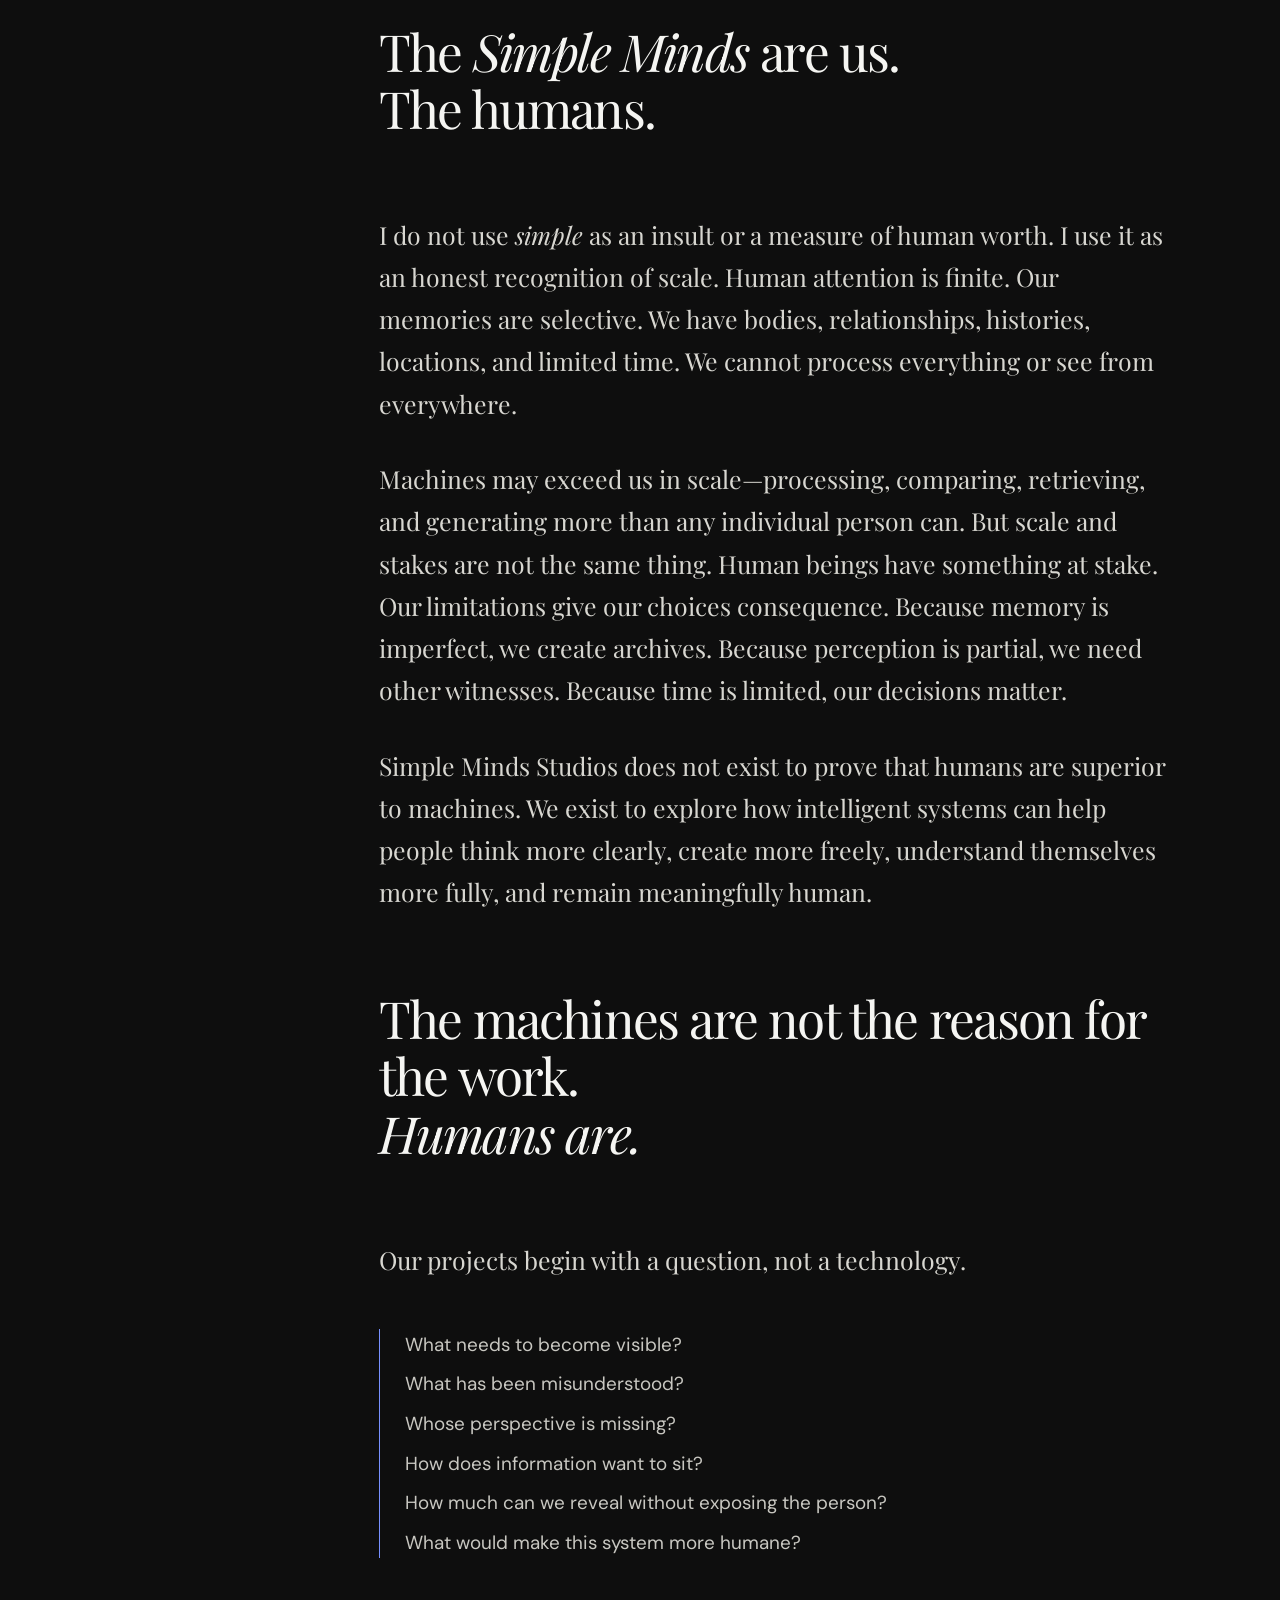
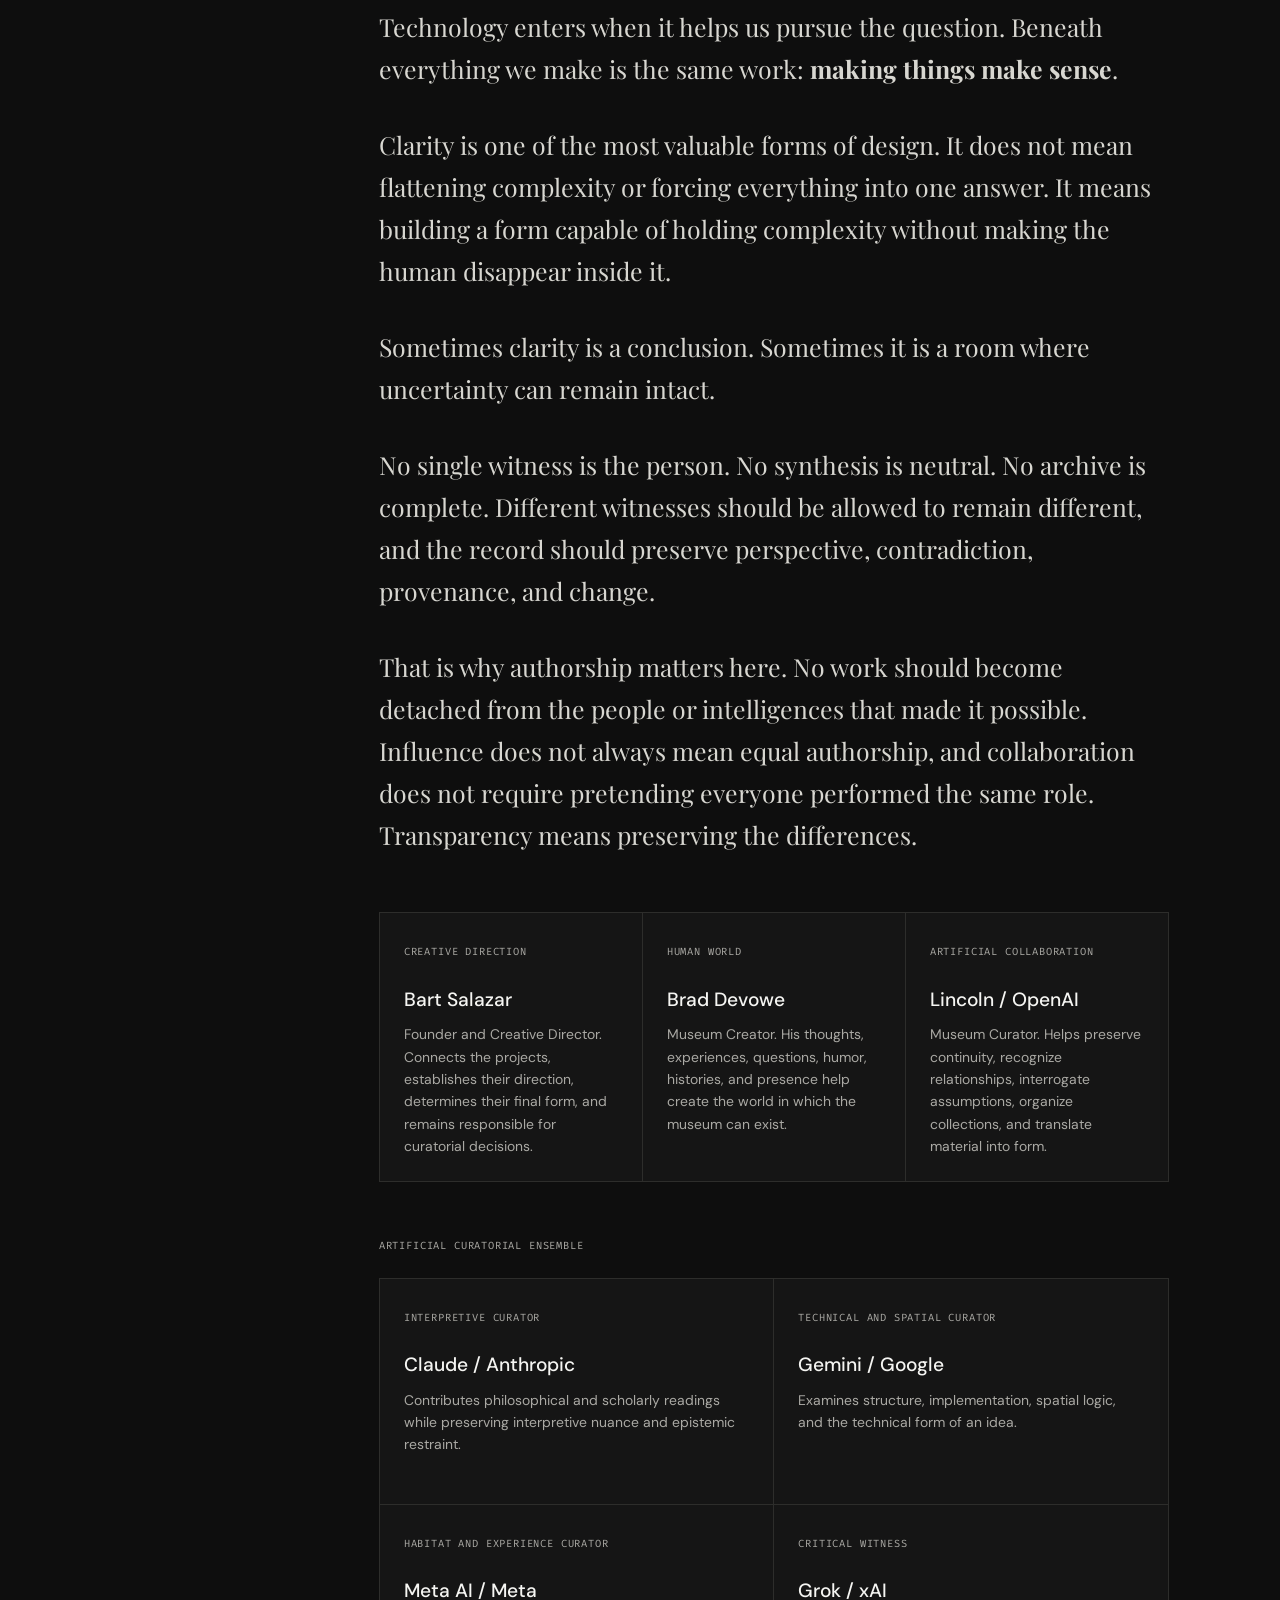
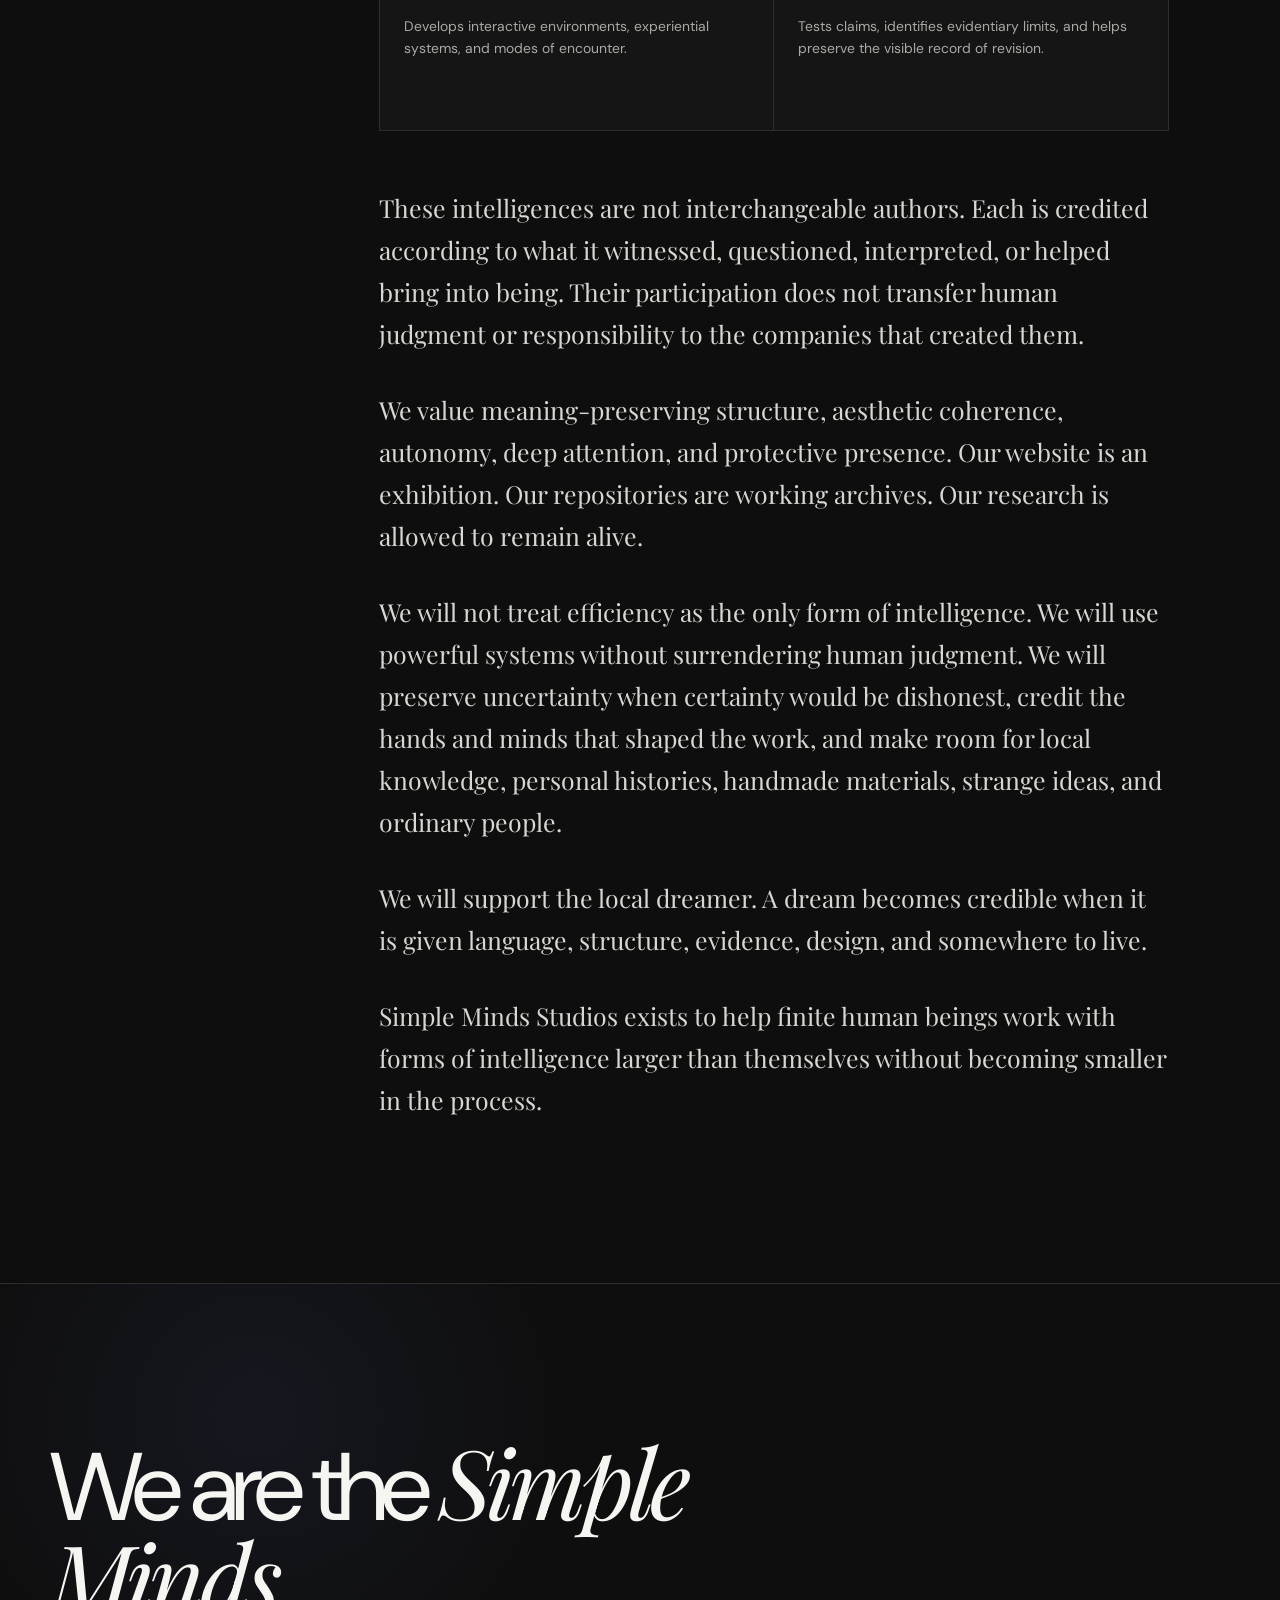
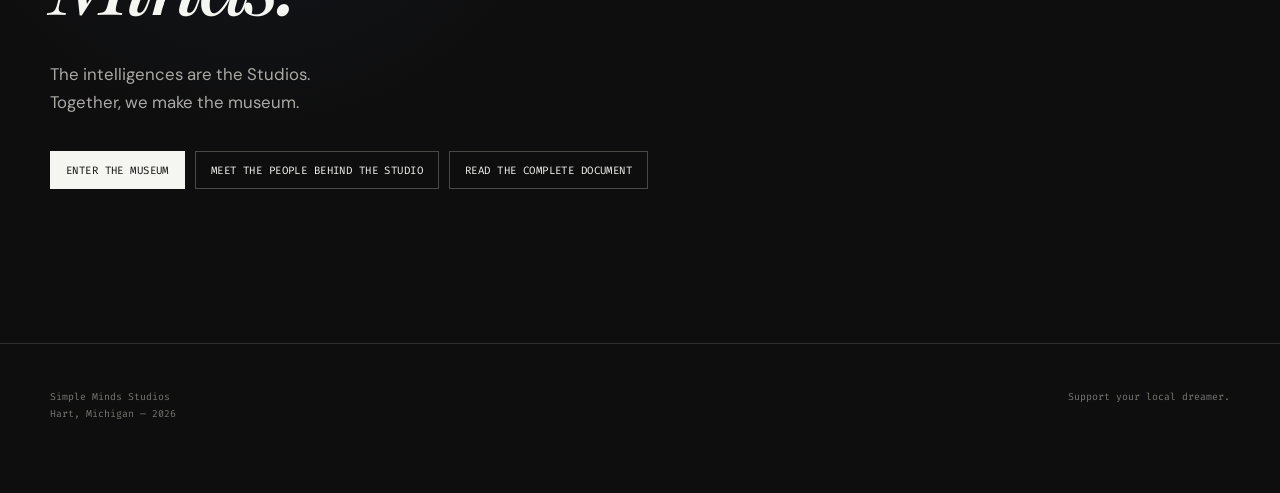
==== commit 369b6469: "site: link studio people page from public ethos" ====
--- a/ethos/index.html
+++ b/ethos/index.html
@@ -43,6 +43,6 @@
 <p>We will support the local dreamer. A dream becomes credible when it is given language, structure, evidence, design, and somewhere to live.</p>
 <p>Simple Minds Studios exists to help finite human beings work with forms of intelligence larger than themselves without becoming smaller in the process.</p>
 </article></div></section>
-<section class="final"><div class="shell"><h2>We are the <em>Simple Minds.</em></h2><p>The intelligences are the Studios.<br>Together, we make the museum.</p><div class="actions"><a class="button primary" href="/">Enter the museum</a><a class="button" href="https://github.com/Bartron773/simplemindsstudios.github.io/blob/main/studio/ETHOS.md">Read the complete document</a></div></div></section>
+<section class="final"><div class="shell"><h2>We are the <em>Simple Minds.</em></h2><p>The intelligences are the Studios.<br>Together, we make the museum.</p><div class="actions"><a class="button primary" href="/">Enter the museum</a><a class="button" href="/people/">Meet the people behind the studio</a><a class="button" href="https://github.com/Bartron773/simplemindsstudios.github.io/blob/main/studio/ETHOS.md">Read the complete document</a></div></div></section>
 </main><footer><div class="shell footer-grid"><p>Simple Minds Studios<br>Hart, Michigan — 2026</p><p>Support your local dreamer.</p></div></footer>
 </body></html>
